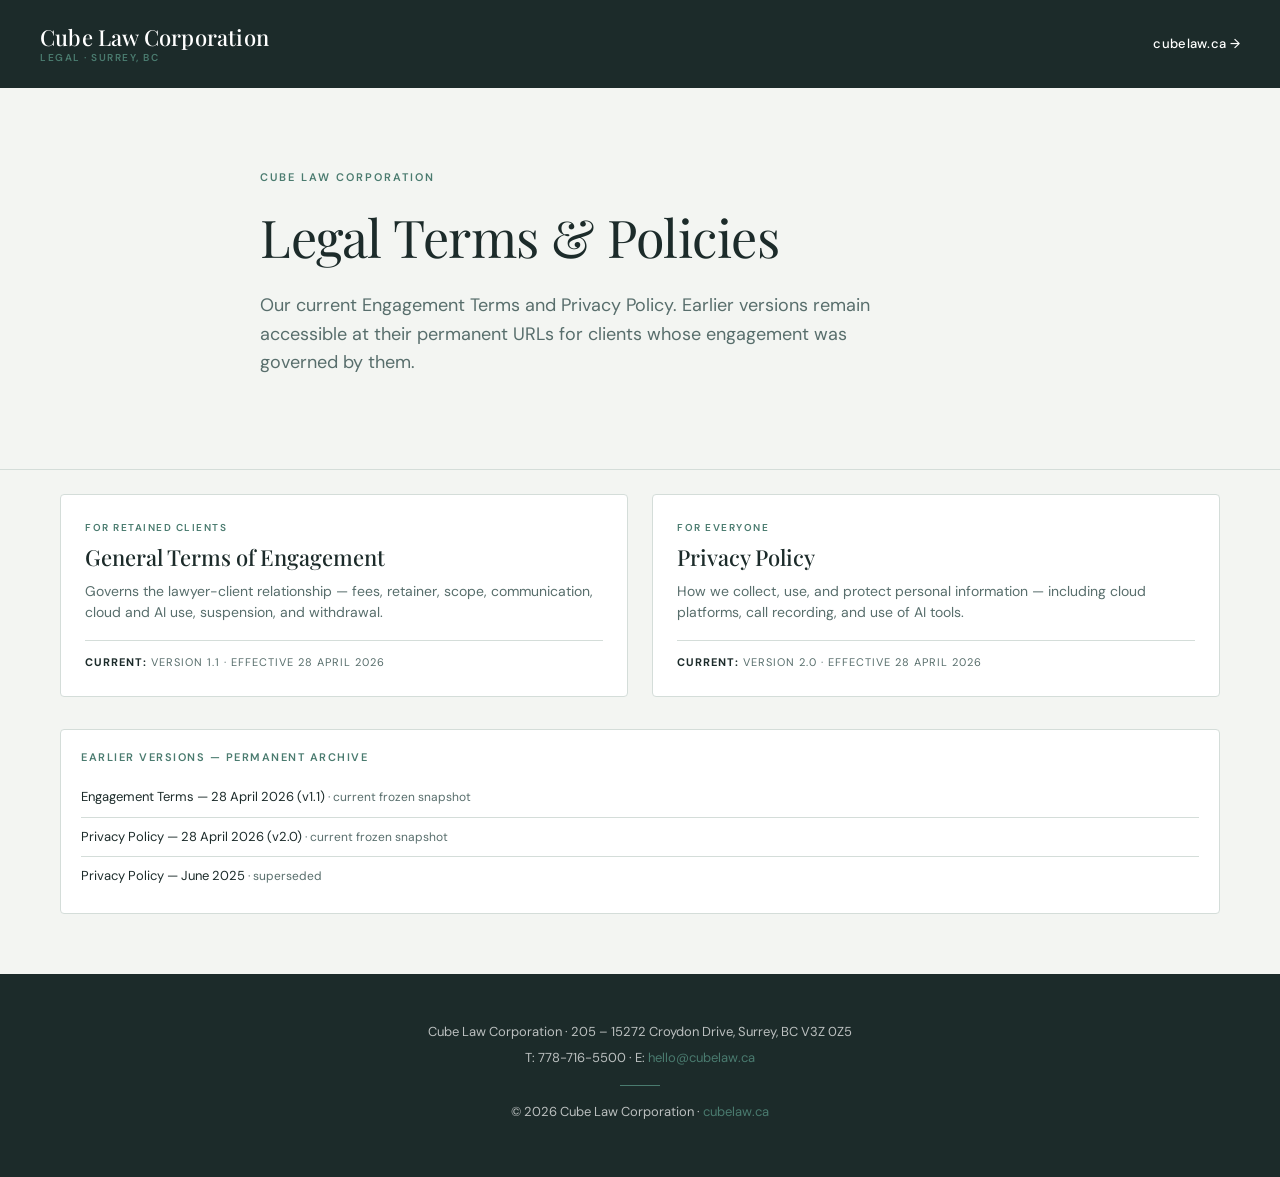
==== index.html @ 48c3c872 "Add files via upload" ====
<!DOCTYPE html>
<html lang="en">
<head>
<meta charset="UTF-8">
<meta name="viewport" content="width=device-width, initial-scale=1.0">
<meta name="description" content="Cube Law Corporation — legal terms and policies.">
<title>Legal · Cube Law Corporation</title>
<link rel="preconnect" href="https://fonts.googleapis.com">
<link rel="preconnect" href="https://fonts.gstatic.com" crossorigin>
<link href="https://fonts.googleapis.com/css2?family=DM+Sans:wght@400;500;600;700&family=Playfair+Display:wght@400;500;600&display=swap" rel="stylesheet">
<link rel="stylesheet" href="/styles.css">
<style>
.landing-grid {
  display: grid;
  grid-template-columns: 1fr;
  gap: 16px;
  margin-top: 24px;
}
@media (min-width: 700px) {
  .landing-grid { grid-template-columns: 1fr 1fr; gap: 24px; }
}
.landing-card {
  background: var(--white);
  border: 1px solid var(--border);
  padding: 24px;
  border-radius: 4px;
  text-decoration: none;
  display: block;
  transition: border-color 0.2s, transform 0.2s;
}
.landing-card:hover {
  border-color: var(--sage);
}
.landing-card-eyebrow {
  font-size: 10px;
  font-weight: 600;
  text-transform: uppercase;
  letter-spacing: 1.5px;
  color: var(--sage);
  margin-bottom: 8px;
}
.landing-card h2 {
  font-family: 'Playfair Display', Georgia, serif;
  font-size: 22px;
  font-weight: 500;
  color: var(--ink);
  margin-bottom: 10px;
  line-height: 1.2;
}
.landing-card p {
  color: var(--body);
  font-size: 14px;
  line-height: 1.55;
  margin-bottom: 16px;
}
.landing-card-meta {
  font-size: 11px;
  color: var(--body);
  text-transform: uppercase;
  letter-spacing: 1px;
  padding-top: 12px;
  border-top: 1px solid var(--border);
}
.landing-card-meta strong { color: var(--ink); }
.archive-list {
  background: var(--white);
  border: 1px solid var(--border);
  border-radius: 4px;
  padding: 18px 20px;
  margin-top: 32px;
}
.archive-list h3 {
  font-size: 11px;
  font-weight: 600;
  text-transform: uppercase;
  letter-spacing: 1.5px;
  color: var(--sage);
  margin-bottom: 12px;
}
.archive-list ul { list-style: none; }
.archive-list li {
  padding: 8px 0;
  border-bottom: 1px solid var(--border);
  font-size: 13px;
}
.archive-list li:last-child { border-bottom: 0; }
.archive-list a {
  color: var(--ink);
  text-decoration: none;
  border-bottom: 1px solid transparent;
}
.archive-list a:hover { border-bottom-color: var(--sage); }
.archive-list span { color: var(--body); font-size: 12px; }
.intro {
  max-width: 760px;
  margin: 0 auto;
  padding: 24px 20px 0;
  font-size: 14px;
  line-height: 1.7;
  color: var(--body);
}
.intro strong { color: var(--ink); }
@media (min-width: 700px) {
  .intro { padding: 32px 32px 0; font-size: 15px; }
}
</style>
</head>
<body>

<header class="masthead">
  <div class="masthead-inner">
    <div class="masthead-brand">
      Cube Law Corporation
      <span>Legal · Surrey, BC</span>
    </div>
    <nav class="masthead-nav">
      <a href="https://cubelaw.ca" class="masthead-link">cubelaw.ca →</a>
    </nav>
  </div>
</header>

<section class="hero">
  <div class="hero-inner">
    <div class="hero-eyebrow">Cube Law Corporation</div>
    <h1>Legal Terms &amp; Policies</h1>
    <p class="hero-lead">Our current Engagement Terms and Privacy Policy. Earlier versions remain accessible at their permanent URLs for clients whose engagement was governed by them.</p>
  </div>
</section>

<div style="max-width: 1200px; margin: 0 auto; padding: 0 20px 60px;">

  <div class="landing-grid">

    <a href="/engagement-terms" class="landing-card">
      <div class="landing-card-eyebrow">For retained clients</div>
      <h2>General Terms of Engagement</h2>
      <p>Governs the lawyer-client relationship — fees, retainer, scope, communication, cloud and AI use, suspension, and withdrawal.</p>
      <div class="landing-card-meta"><strong>Current:</strong> Version 1.1 · Effective 28 April 2026</div>
    </a>

    <a href="/privacy" class="landing-card">
      <div class="landing-card-eyebrow">For everyone</div>
      <h2>Privacy Policy</h2>
      <p>How we collect, use, and protect personal information — including cloud platforms, call recording, and use of AI tools.</p>
      <div class="landing-card-meta"><strong>Current:</strong> Version 2.0 · Effective 28 April 2026</div>
    </a>

  </div>

  <div class="archive-list">
    <h3>Earlier Versions — Permanent Archive</h3>
    <ul>
      <li><a href="/engagement-terms-2026-04-28">Engagement Terms — 28 April 2026 (v1.1)</a> <span>· current frozen snapshot</span></li>
      <li><a href="/privacy-2026-04-28">Privacy Policy — 28 April 2026 (v2.0)</a> <span>· current frozen snapshot</span></li>
      <li><a href="/privacy-2025-06">Privacy Policy — June 2025</a> <span>· superseded</span></li>
    </ul>
  </div>

</div>

<footer class="site-footer">
  <div class="site-footer-inner">
    <p>Cube Law Corporation · 205 – 15272 Croydon Drive, Surrey, BC V3Z 0Z5</p>
    <p>T: 778-716-5500 · E: <a href="mailto:hello@cubelaw.ca">hello@cubelaw.ca</a></p>
    <div class="site-footer-rule"></div>
    <p>© 2026 Cube Law Corporation · <a href="https://cubelaw.ca">cubelaw.ca</a></p>
  </div>
</footer>

</body>
</html>
---- styles.css ----
/* Cube Law Corporation — Legal Pages Stylesheet
 * Ink + Sage palette. Mobile-first. Optimized for long-form legal reading.
 */

:root {
  --sage:    #4A7B6F;
  --sage-d:  #3a6358;
  --ink:     #1C2B2A;
  --linen:   #F3F5F2;
  --white:   #FFFFFF;
  --body:    #586E6C;
  --border:  #d4ddd9;
  --amber:   #b07a2e;
  --amber-bg:#fdf6ea;
}

* { box-sizing: border-box; margin: 0; padding: 0; }
html { scroll-behavior: smooth; -webkit-text-size-adjust: 100%; }

body {
  font-family: 'DM Sans', -apple-system, BlinkMacSystemFont, system-ui, sans-serif;
  font-weight: 400;
  font-size: 16px;
  line-height: 1.7;
  color: var(--body);
  background: var(--linen);
  -webkit-font-smoothing: antialiased;
  -moz-osx-font-smoothing: grayscale;
}

/* ────────────────────────── HEADER ────────────────────────── */
.masthead {
  background: var(--ink);
  color: var(--white);
  padding: 18px 20px;
}
.masthead-inner {
  max-width: 1200px;
  margin: 0 auto;
  display: flex;
  justify-content: space-between;
  align-items: center;
  flex-wrap: wrap;
  gap: 12px;
}
.masthead-brand {
  font-family: 'Playfair Display', Georgia, serif;
  font-size: 18px;
  font-weight: 500;
  color: var(--white);
  letter-spacing: 0.2px;
  line-height: 1.2;
}
.masthead-brand span {
  display: block;
  font-family: 'DM Sans', sans-serif;
  font-size: 10px;
  font-weight: 600;
  text-transform: uppercase;
  letter-spacing: 1.5px;
  color: var(--sage);
  margin-top: 2px;
}
.masthead-nav {
  display: flex;
  gap: 18px;
  align-items: center;
  flex-wrap: wrap;
}
.masthead-link {
  color: var(--white);
  text-decoration: none;
  font-size: 13px;
  font-weight: 500;
  letter-spacing: 0.3px;
  padding: 6px 0;
  border-bottom: 1px solid transparent;
  transition: border-color 0.2s;
  min-height: 32px;
  display: inline-flex;
  align-items: center;
}
.masthead-link:hover, .masthead-link.active { border-bottom-color: var(--sage); }

@media (min-width: 700px) {
  .masthead { padding: 24px 32px; }
  .masthead-brand { font-size: 22px; }
  .masthead-nav { gap: 24px; }
  .masthead-link { font-size: 13px; }
}

/* ────────────────────────── HERO ────────────────────────── */
.hero {
  background: var(--linen);
  padding: 36px 20px 32px;
  border-bottom: 1px solid var(--border);
}
.hero-inner { max-width: 760px; margin: 0 auto; }
.hero-eyebrow {
  font-size: 10px;
  font-weight: 600;
  text-transform: uppercase;
  letter-spacing: 2px;
  color: var(--sage);
  margin-bottom: 14px;
}
.hero h1 {
  font-family: 'Playfair Display', Georgia, serif;
  font-weight: 400;
  font-size: 30px;
  line-height: 1.15;
  color: var(--ink);
  margin-bottom: 16px;
  letter-spacing: -0.3px;
}
.hero-lead {
  font-size: 15px;
  line-height: 1.55;
  color: var(--body);
  margin-bottom: 22px;
}
.hero-meta {
  display: flex;
  flex-wrap: wrap;
  gap: 18px 28px;
  padding-top: 18px;
  border-top: 1px solid var(--border);
}
.hero-meta-item { font-size: 12px; }
.hero-meta-label {
  font-weight: 600;
  text-transform: uppercase;
  letter-spacing: 1px;
  color: var(--sage);
  font-size: 9px;
  margin-bottom: 2px;
}
.hero-meta-value {
  font-family: 'Playfair Display', Georgia, serif;
  font-size: 15px;
  color: var(--ink);
  font-weight: 500;
}

@media (min-width: 700px) {
  .hero { padding: 80px 32px 60px; }
  .hero-eyebrow { font-size: 11px; margin-bottom: 20px; }
  .hero h1 { font-size: clamp(36px, 5vw, 52px); margin-bottom: 24px; letter-spacing: -0.5px; }
  .hero-lead { font-size: 18px; line-height: 1.6; max-width: 620px; margin-bottom: 32px; }
  .hero-meta { gap: 32px; padding-top: 24px; }
  .hero-meta-item { font-size: 13px; }
  .hero-meta-label { font-size: 10px; margin-bottom: 4px; }
  .hero-meta-value { font-size: 17px; }
}

/* ────────────────────────── LAYOUT ────────────────────────── */
.layout {
  max-width: 1200px;
  margin: 0 auto;
  padding: 24px 0 40px;
}

@media (min-width: 900px) {
  .layout {
    padding: 64px 32px 80px;
    display: grid;
    grid-template-columns: 240px 1fr;
    gap: 64px;
    align-items: start;
  }
}

/* ────────────── MOBILE TOC (collapsible) ────────────── */
.toc-mobile {
  margin: 0 16px 20px;
  background: var(--white);
  border: 1px solid var(--border);
  border-radius: 4px;
  overflow: hidden;
}
.toc-mobile summary {
  padding: 14px 18px;
  font-size: 13px;
  font-weight: 600;
  text-transform: uppercase;
  letter-spacing: 1.5px;
  color: var(--sage);
  cursor: pointer;
  list-style: none;
  display: flex;
  justify-content: space-between;
  align-items: center;
  min-height: 44px;
}
.toc-mobile summary::-webkit-details-marker { display: none; }
.toc-mobile summary::after {
  content: '▾';
  color: var(--sage);
  font-size: 14px;
  transition: transform 0.2s;
}
.toc-mobile[open] summary::after { transform: rotate(180deg); }
.toc-mobile ol {
  list-style: none;
  counter-reset: tocm;
  padding: 0 18px 14px;
  border-top: 1px solid var(--border);
  padding-top: 14px;
}
.toc-mobile li {
  counter-increment: tocm;
  position: relative;
  padding-left: 28px;
}
.toc-mobile li::before {
  content: counter(tocm, decimal-leading-zero);
  position: absolute;
  left: 0;
  top: 12px;
  font-family: 'Playfair Display', Georgia, serif;
  font-size: 11px;
  color: var(--sage);
  font-weight: 500;
}
.toc-mobile a {
  display: block;
  padding: 11px 0;
  font-size: 14px;
  color: var(--ink);
  text-decoration: none;
  min-height: 44px;
  border-bottom: 1px solid var(--border);
}
.toc-mobile li:last-child a { border-bottom: 0; }

@media (min-width: 900px) { .toc-mobile { display: none; } }

/* ────────────── DESKTOP TOC (sidebar) ────────────── */
.toc-desktop { display: none; }

@media (min-width: 900px) {
  .toc-desktop {
    display: block;
    position: sticky;
    top: 32px;
    font-size: 13px;
  }
  .toc-desktop .toc-label {
    font-size: 10px;
    font-weight: 600;
    text-transform: uppercase;
    letter-spacing: 2px;
    color: var(--sage);
    margin-bottom: 16px;
    padding-bottom: 12px;
    border-bottom: 1px solid var(--border);
  }
  .toc-desktop ol { list-style: none; counter-reset: toc; }
  .toc-desktop li {
    counter-increment: toc;
    margin-bottom: 10px;
    position: relative;
    padding-left: 28px;
    line-height: 1.4;
  }
  .toc-desktop li::before {
    content: counter(toc, decimal-leading-zero);
    position: absolute;
    left: 0;
    top: 1px;
    font-family: 'Playfair Display', Georgia, serif;
    font-size: 11px;
    color: var(--sage);
    font-weight: 500;
  }
  .toc-desktop a {
    color: var(--body);
    text-decoration: none;
    transition: color 0.2s;
  }
  .toc-desktop a:hover { color: var(--sage); }
  .toc-desktop a.active { color: var(--ink); font-weight: 500; }
}

/* ────────────── DOCUMENT BODY ────────────── */
.doc {
  background: var(--white);
  padding: 28px 20px 32px;
  border-top: 1px solid var(--border);
  border-bottom: 1px solid var(--border);
}

@media (min-width: 700px) {
  .doc { padding: 40px 28px 36px; border: 1px solid var(--border); margin: 0 16px; }
}
@media (min-width: 900px) {
  .doc { padding: 64px 64px 56px; max-width: 760px; margin: 0; }
}

.doc-preface {
  font-size: 14px;
  line-height: 1.7;
  color: var(--body);
  padding-bottom: 24px;
  margin-bottom: 32px;
  border-bottom: 1px solid var(--border);
}
.doc-preface p { margin-bottom: 12px; }
.doc-preface strong { color: var(--ink); font-weight: 600; }
.doc-preface a {
  color: var(--sage);
  text-decoration: none;
  border-bottom: 1px solid var(--border);
}

section { margin-bottom: 36px; scroll-margin-top: 20px; }
section:last-of-type { margin-bottom: 0; }
.section-num {
  font-family: 'Playfair Display', Georgia, serif;
  font-size: 12px;
  font-weight: 500;
  color: var(--sage);
  letter-spacing: 1px;
  margin-bottom: 6px;
}
section h2 {
  font-family: 'Playfair Display', Georgia, serif;
  font-weight: 500;
  font-size: 22px;
  line-height: 1.25;
  color: var(--ink);
  margin-bottom: 18px;
  letter-spacing: -0.2px;
}
.section-intro {
  font-size: 13.5px;
  color: var(--body);
  margin-bottom: 16px;
  font-style: italic;
}

@media (min-width: 700px) {
  section { margin-bottom: 48px; }
  section h2 { font-size: 26px; margin-bottom: 24px; }
  .section-num { font-size: 13px; margin-bottom: 8px; }
}

.clause {
  margin-bottom: 16px;
  font-size: 14px;
  line-height: 1.7;
}
.clause:last-child { margin-bottom: 0; }
.clause strong { color: var(--ink); font-weight: 600; }
.clause a { color: var(--sage); border-bottom: 1px solid var(--border); text-decoration: none; }

@media (min-width: 700px) {
  .clause { font-size: 14.5px; line-height: 1.75; margin-bottom: 18px; }
}

/* Lists inside clauses */
.clause ol, .clause ul {
  margin: 10px 0 12px 0;
  padding-left: 0;
  list-style: none;
}
.clause ol { counter-reset: cl; }
.clause ol li {
  counter-increment: cl;
  position: relative;
  padding-left: 28px;
  margin-bottom: 7px;
}
.clause ol li::before {
  content: counter(cl) ".";
  position: absolute;
  left: 4px;
  top: 0;
  font-family: 'Playfair Display', Georgia, serif;
  font-size: 13px;
  color: var(--sage);
  font-weight: 500;
}
.clause ul li {
  position: relative;
  padding-left: 18px;
  margin-bottom: 7px;
}
.clause ul li::before {
  content: '';
  position: absolute;
  left: 0;
  top: 11px;
  width: 8px;
  height: 1px;
  background: var(--sage);
}

/* Callouts */
.callout {
  background: var(--linen);
  border-left: 3px solid var(--sage);
  padding: 14px 16px;
  margin: 14px 0 16px;
  font-size: 13.5px;
  line-height: 1.6;
  border-radius: 0 4px 4px 0;
}
.callout-amber {
  background: var(--amber-bg);
  border-left-color: var(--amber);
}
.callout strong { color: var(--ink); }
@media (min-width: 700px) {
  .callout { padding: 18px 22px; font-size: 14px; line-height: 1.65; }
}

/* Tables */
table.platforms, table.retention {
  width: 100%;
  border-collapse: collapse;
  font-size: 13px;
  margin: 12px 0;
  background: var(--white);
  display: block;
  overflow-x: auto;
}
table.platforms thead, table.retention thead { display: table-header-group; }
table.platforms tbody, table.retention tbody { display: table-row-group; }
table.platforms tr, table.retention tr { display: table-row; }
table.platforms th, table.retention th,
table.platforms td, table.retention td { display: table-cell; }
table.platforms th, table.retention th {
  background: var(--linen);
  text-align: left;
  padding: 10px 12px;
  font-size: 10px;
  text-transform: uppercase;
  letter-spacing: 1.2px;
  color: var(--sage);
  font-weight: 600;
  border-bottom: 1px solid var(--border);
  white-space: nowrap;
}
table.platforms td, table.retention td {
  padding: 10px 12px;
  border-bottom: 1px solid var(--border);
  vertical-align: top;
  line-height: 1.5;
}
table.platforms td:first-child, table.retention td:first-child {
  font-weight: 500;
  color: var(--ink);
}

@media (min-width: 700px) {
  table.platforms, table.retention {
    display: table;
    font-size: 13.5px;
  }
  table.platforms th, table.retention th { font-size: 11px; padding: 12px 16px; }
  table.platforms td, table.retention td { padding: 12px 16px; }
  table.platforms td:first-child, table.retention td:first-child { white-space: nowrap; }
}

/* ────────────── DOC FOOTER / RELATED / VERSION ────────────── */
.doc-footer-grid {
  display: grid;
  grid-template-columns: 1fr;
  gap: 18px;
  margin: 8px 0 24px;
}
.doc-footer-col h3 {
  font-family: 'Playfair Display', Georgia, serif;
  font-size: 16px;
  font-weight: 500;
  color: var(--ink);
  margin-bottom: 8px;
}
.doc-footer-col p {
  color: var(--body);
  font-size: 13px;
  line-height: 1.7;
}
.doc-footer-col a { color: var(--sage); text-decoration: none; }

@media (min-width: 600px) {
  .doc-footer-grid { grid-template-columns: 1fr 1fr; gap: 32px; }
}

.related {
  background: var(--linen);
  padding: 16px 18px;
  border-radius: 4px;
  margin-top: 28px;
  font-size: 13px;
  line-height: 1.6;
}
.related-label {
  font-size: 10px;
  font-weight: 600;
  text-transform: uppercase;
  letter-spacing: 1.5px;
  color: var(--sage);
  margin-bottom: 8px;
}
.related a {
  color: var(--ink);
  text-decoration: none;
  border-bottom: 1px solid var(--border);
  transition: border-color 0.2s;
  display: inline-block;
  padding: 4px 0;
  min-height: 32px;
}
.related a:hover { border-bottom-color: var(--sage); }

.version-stamp {
  background: var(--linen);
  padding: 14px 16px;
  font-family: 'DM Sans', monospace;
  font-size: 10px;
  text-transform: uppercase;
  letter-spacing: 1.2px;
  color: var(--body);
  display: flex;
  justify-content: space-between;
  flex-wrap: wrap;
  gap: 8px;
  border: 1px solid var(--border);
  margin-top: 20px;
  border-radius: 4px;
}
.version-stamp strong { color: var(--ink); font-weight: 600; }
@media (min-width: 700px) {
  .version-stamp { padding: 16px 20px; font-size: 11px; letter-spacing: 1.5px; }
}

/* Archive notice when viewing a dated URL */
.archive-banner {
  background: var(--amber-bg);
  border-bottom: 2px solid var(--amber);
  padding: 12px 20px;
  text-align: center;
  font-size: 13px;
  color: var(--ink);
}
.archive-banner strong { font-weight: 600; }
.archive-banner a {
  color: var(--sage);
  font-weight: 600;
  border-bottom: 1px solid var(--sage);
  text-decoration: none;
  margin-left: 4px;
}

/* ────────────── SITE FOOTER ────────────── */
.site-footer {
  background: var(--ink);
  color: var(--white);
  padding: 32px 20px;
  text-align: center;
}
.site-footer-inner { max-width: 760px; margin: 0 auto; }
.site-footer p {
  font-size: 12px;
  color: rgba(255,255,255,0.7);
  margin-bottom: 6px;
  line-height: 1.6;
}
.site-footer a { color: var(--sage); text-decoration: none; }
.site-footer a:hover { color: var(--white); }
.site-footer-rule {
  width: 40px;
  height: 1px;
  background: var(--sage);
  margin: 16px auto;
}

@media (min-width: 700px) {
  .site-footer { padding: 48px 32px; }
  .site-footer p { font-size: 13px; }
}

/* ────────────── PRINT ────────────── */
@media print {
  .masthead, .toc-mobile, .toc-desktop, .site-footer, .archive-banner { display: none; }
  body { background: white; }
  .layout { padding: 0; }
  .doc { border: none; padding: 0; max-width: 100%; margin: 0; }
  .hero { padding: 20px 0; }
  section { page-break-inside: avoid; }
}
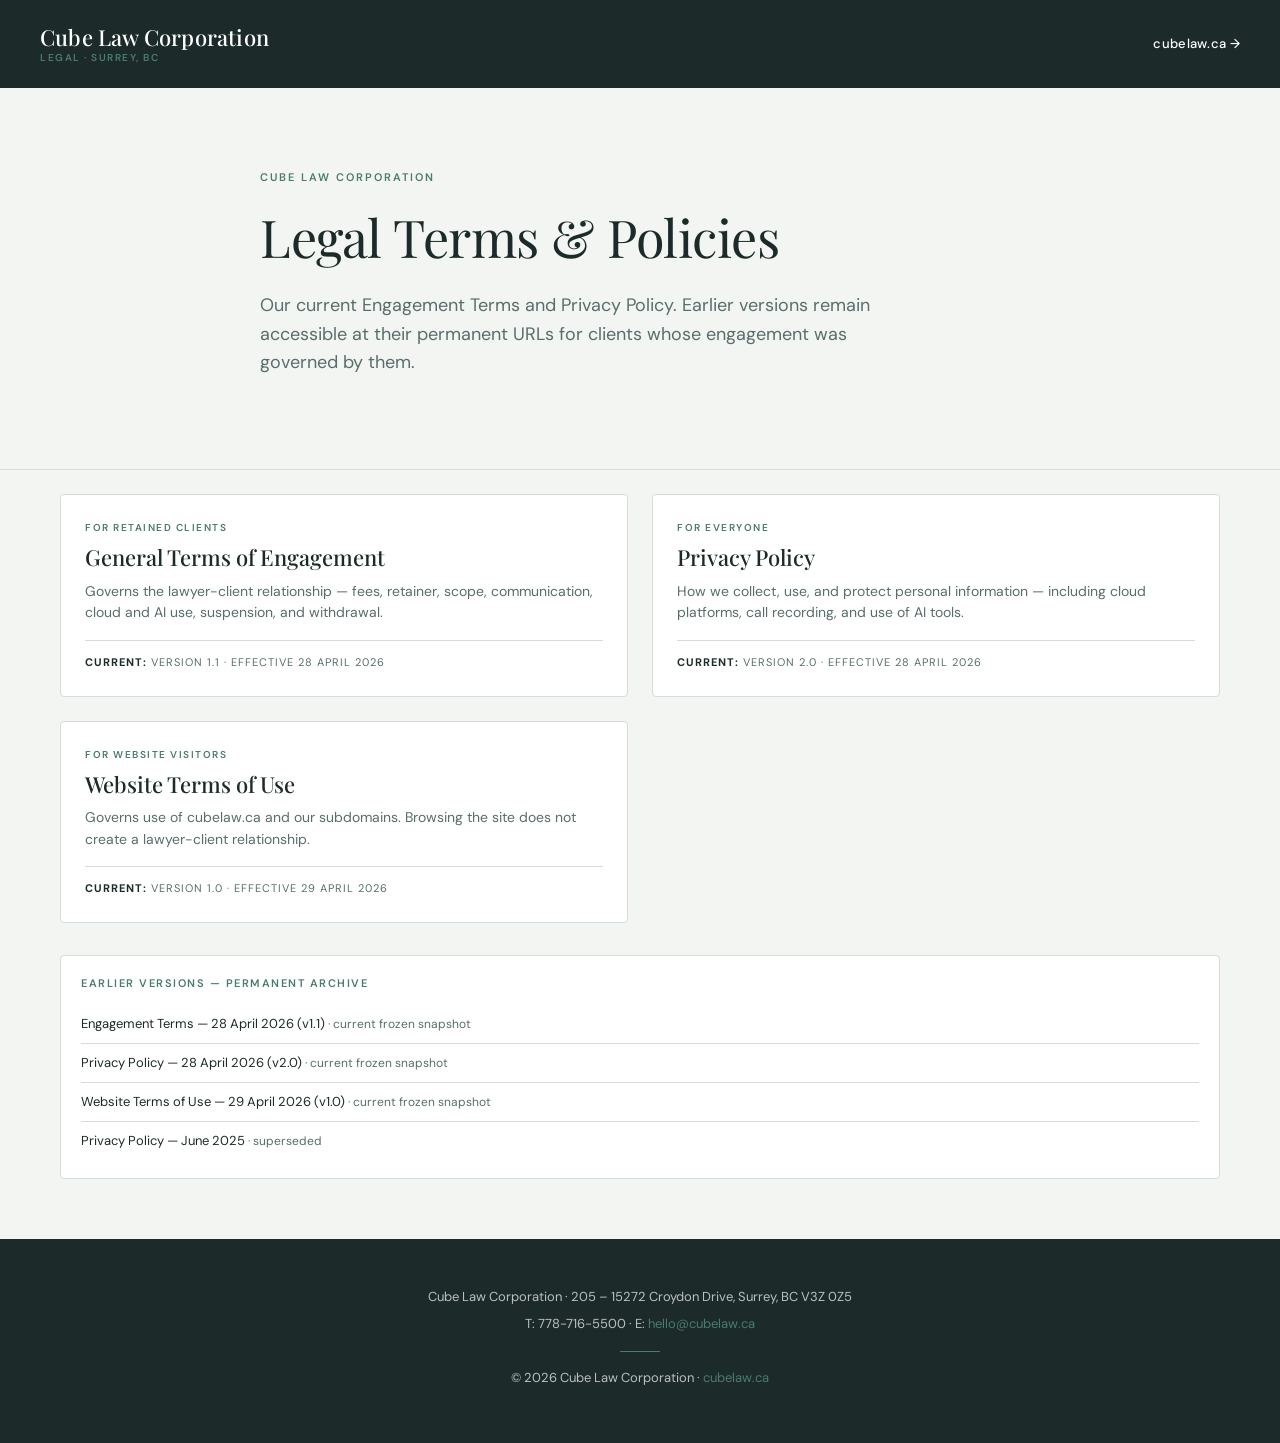
==== commit 98330044: "Add files via upload" ====
--- a/index.html
+++ b/index.html
@@ -145,6 +145,13 @@
       <div class="landing-card-meta"><strong>Current:</strong> Version 2.0 · Effective 28 April 2026</div>
     </a>
 
+    <a href="/website-terms" class="landing-card">
+      <div class="landing-card-eyebrow">For website visitors</div>
+      <h2>Website Terms of Use</h2>
+      <p>Governs use of cubelaw.ca and our subdomains. Browsing the site does not create a lawyer-client relationship.</p>
+      <div class="landing-card-meta"><strong>Current:</strong> Version 1.0 · Effective 29 April 2026</div>
+    </a>
+
   </div>
 
   <div class="archive-list">
@@ -152,6 +159,7 @@
     <ul>
       <li><a href="/engagement-terms-2026-04-28">Engagement Terms — 28 April 2026 (v1.1)</a> <span>· current frozen snapshot</span></li>
       <li><a href="/privacy-2026-04-28">Privacy Policy — 28 April 2026 (v2.0)</a> <span>· current frozen snapshot</span></li>
+      <li><a href="/website-terms-2026-04-29">Website Terms of Use — 29 April 2026 (v1.0)</a> <span>· current frozen snapshot</span></li>
       <li><a href="/privacy-2025-06">Privacy Policy — June 2025</a> <span>· superseded</span></li>
     </ul>
   </div>
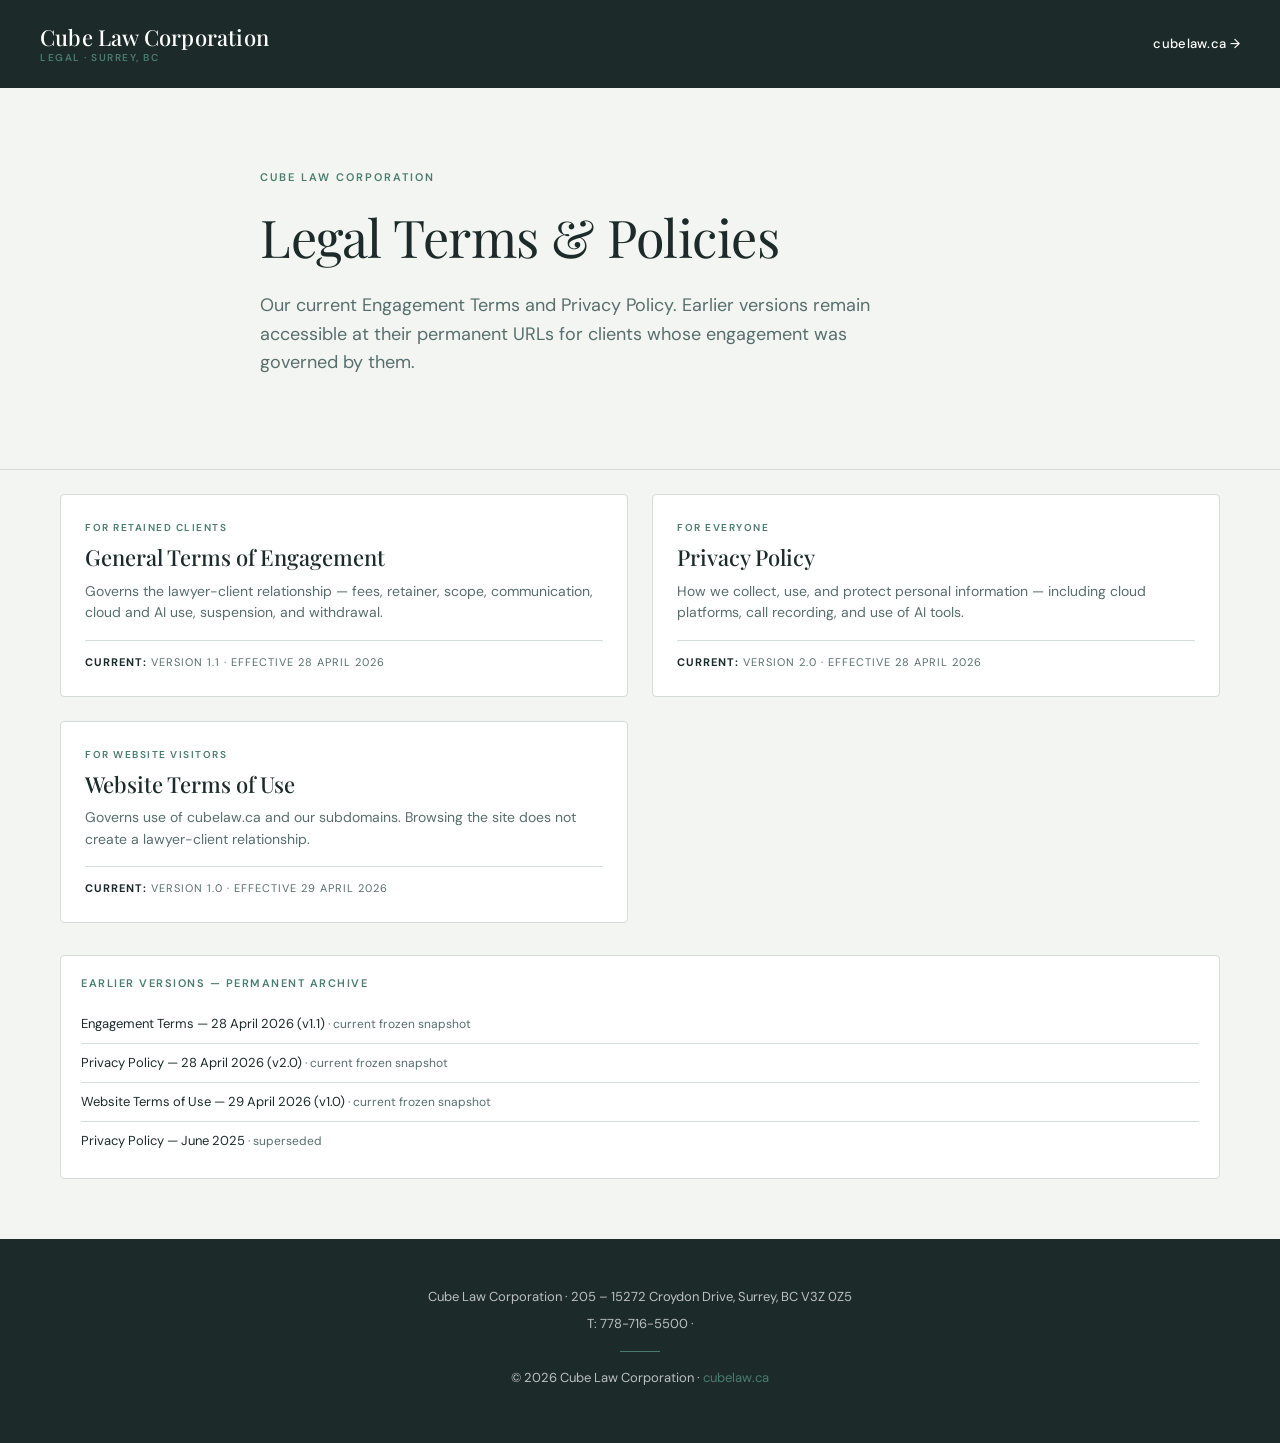
==== commit f588d524: "Update index.html" ====
--- a/index.html
+++ b/index.html
@@ -169,7 +169,7 @@
 <footer class="site-footer">
   <div class="site-footer-inner">
     <p>Cube Law Corporation · 205 – 15272 Croydon Drive, Surrey, BC V3Z 0Z5</p>
-    <p>T: 778-716-5500 · E: <a href="mailto:hello@cubelaw.ca">hello@cubelaw.ca</a></p>
+    <p>T: 778-716-5500 · </p>
     <div class="site-footer-rule"></div>
     <p>© 2026 Cube Law Corporation · <a href="https://cubelaw.ca">cubelaw.ca</a></p>
   </div>
